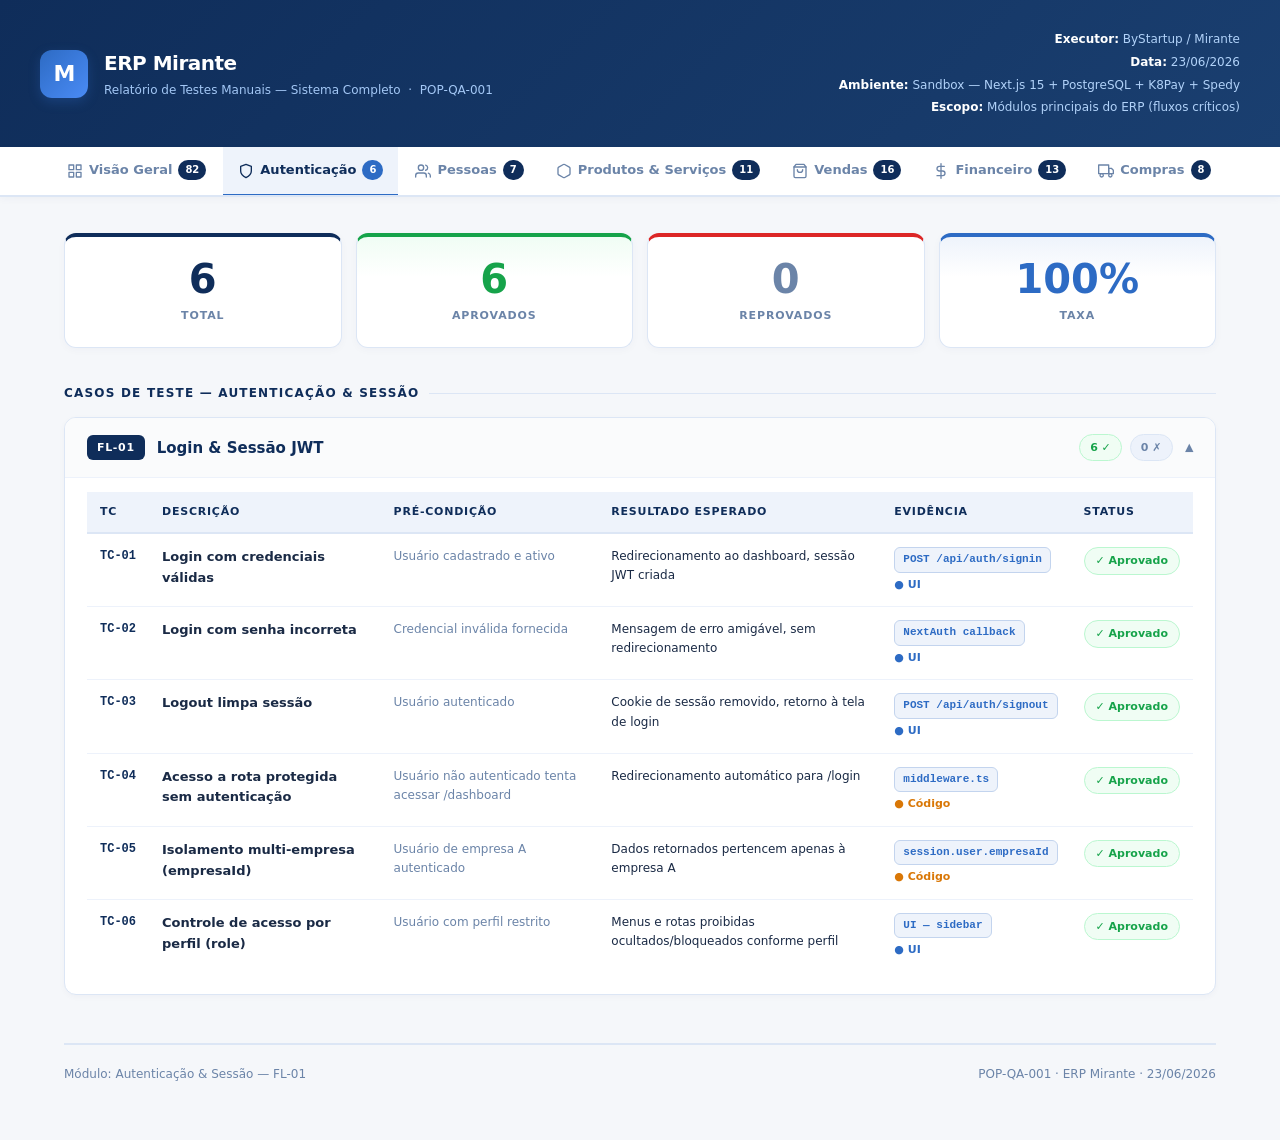
==== auth.html @ d2b0672a "Add files via upload" ====
<!DOCTYPE html>
<html lang="pt-BR">
<head>
<meta charset="UTF-8"/>
<meta name="viewport" content="width=device-width,initial-scale=1.0"/>
<title>Autenticação — Relatório de Testes ERP Mirante</title>
<link rel="stylesheet" href="style.css"/>
</head>
<body>

<div class="header">
  <div class="header-inner">
    <div class="logo-area">
      <div class="logo-icon">M</div>
      <div class="logo-text">
        <h1>ERP Mirante</h1>
        <p>Relatório de Testes Manuais — Sistema Completo &nbsp;·&nbsp; POP-QA-001</p>
      </div>
    </div>
    <div class="header-meta">
      <div><strong>Executor:</strong> ByStartup / Mirante</div>
      <div><strong>Data:</strong> 23/06/2026</div>
      <div><strong>Ambiente:</strong> Sandbox — Next.js 15 + PostgreSQL + K8Pay + Spedy</div>
      <div><strong>Escopo:</strong> Módulos principais do ERP (fluxos críticos)</div>
    </div>
  </div>
</div>

<nav class="nav-bar">
  <div class="nav-inner">
    <a href="index.html" class="nav-btn"><svg width="16" height="16" viewBox="0 0 24 24" fill="none" stroke="currentColor" stroke-width="2" stroke-linecap="round" stroke-linejoin="round"><rect x="3" y="3" width="7" height="7"/><rect x="14" y="3" width="7" height="7"/><rect x="3" y="14" width="7" height="7"/><rect x="14" y="14" width="7" height="7"/></svg> Visão Geral <span class="nav-badge">82</span></a>
    <a href="auth.html" class="nav-btn active"><svg width="16" height="16" viewBox="0 0 24 24" fill="none" stroke="currentColor" stroke-width="2" stroke-linecap="round" stroke-linejoin="round"><path d="M12 22s8-4 8-10V5l-8-3-8 3v7c0 6 8 10 8 10z"/></svg> Autenticação <span class="nav-badge">6</span></a>
    <a href="pessoas.html" class="nav-btn"><svg width="16" height="16" viewBox="0 0 24 24" fill="none" stroke="currentColor" stroke-width="2" stroke-linecap="round" stroke-linejoin="round"><path d="M17 21v-2a4 4 0 0 0-4-4H5a4 4 0 0 0-4 4v2"/><circle cx="9" cy="7" r="4"/><path d="M23 21v-2a4 4 0 0 0-3-3.87"/><path d="M16 3.13a4 4 0 0 1 0 7.75"/></svg> Pessoas <span class="nav-badge">7</span></a>
    <a href="produtos.html" class="nav-btn"><svg width="16" height="16" viewBox="0 0 24 24" fill="none" stroke="currentColor" stroke-width="2" stroke-linecap="round" stroke-linejoin="round"><path d="M21 16V8a2 2 0 0 0-1-1.73l-7-4a2 2 0 0 0-2 0l-7 4A2 2 0 0 0 3 8v8a2 2 0 0 0 1 1.73l7 4a2 2 0 0 0 2 0l7-4A2 2 0 0 0 21 16z"/></svg> Produtos &amp; Serviços <span class="nav-badge">11</span></a>
    <a href="vendas.html" class="nav-btn"><svg width="16" height="16" viewBox="0 0 24 24" fill="none" stroke="currentColor" stroke-width="2" stroke-linecap="round" stroke-linejoin="round"><path d="M6 2L3 6v14a2 2 0 0 0 2 2h14a2 2 0 0 0 2-2V6l-3-4z"/><line x1="3" y1="6" x2="21" y2="6"/><path d="M16 10a4 4 0 0 1-8 0"/></svg> Vendas <span class="nav-badge">16</span></a>
    <a href="financeiro.html" class="nav-btn"><svg width="16" height="16" viewBox="0 0 24 24" fill="none" stroke="currentColor" stroke-width="2" stroke-linecap="round" stroke-linejoin="round"><line x1="12" y1="1" x2="12" y2="23"/><path d="M17 5H9.5a3.5 3.5 0 0 0 0 7h5a3.5 3.5 0 0 1 0 7H6"/></svg> Financeiro <span class="nav-badge">13</span></a>
    <a href="compras.html" class="nav-btn"><svg width="16" height="16" viewBox="0 0 24 24" fill="none" stroke="currentColor" stroke-width="2" stroke-linecap="round" stroke-linejoin="round"><rect x="1" y="3" width="15" height="13"/><polygon points="16 8 20 8 23 11 23 16 16 16 16 8"/><circle cx="5.5" cy="18.5" r="2.5"/><circle cx="18.5" cy="18.5" r="2.5"/></svg> Compras <span class="nav-badge">8</span></a>
    <a href="nfe.html" class="nav-btn"><svg width="16" height="16" viewBox="0 0 24 24" fill="none" stroke="currentColor" stroke-width="2" stroke-linecap="round" stroke-linejoin="round"><path d="M14 2H6a2 2 0 0 0-2 2v16a2 2 0 0 0 2 2h12a2 2 0 0 0 2-2V8z"/><polyline points="14 2 14 8 20 8"/><line x1="16" y1="13" x2="8" y2="13"/><line x1="16" y1="17" x2="8" y2="17"/></svg> Notas Fiscais <span class="nav-badge">13</span></a>
    <a href="config.html" class="nav-btn"><svg width="16" height="16" viewBox="0 0 24 24" fill="none" stroke="currentColor" stroke-width="2" stroke-linecap="round" stroke-linejoin="round"><circle cx="12" cy="12" r="3"/><path d="M19.4 15a1.65 1.65 0 0 0 .33 1.82l.06.06a2 2 0 0 1-2.83 2.83l-.06-.06a1.65 1.65 0 0 0-1.82-.33 1.65 1.65 0 0 0-1 1.51V21a2 2 0 0 1-4 0v-.09A1.65 1.65 0 0 0 9 19.4a1.65 1.65 0 0 0-1.82.33l-.06.06a2 2 0 0 1-2.83-2.83l.06-.06A1.65 1.65 0 0 0 4.68 15a1.65 1.65 0 0 0-1.51-1H3a2 2 0 0 1 0-4h.09A1.65 1.65 0 0 0 4.6 9a1.65 1.65 0 0 0-.33-1.82l-.06-.06a2 2 0 0 1 2.83-2.83l.06.06A1.65 1.65 0 0 0 9 4.68a1.65 1.65 0 0 0 1-1.51V3a2 2 0 0 1 4 0v.09a1.65 1.65 0 0 0 1 1.51 1.65 1.65 0 0 0 1.82-.33l.06-.06a2 2 0 0 1 2.83 2.83l-.06.06A1.65 1.65 0 0 0 19.4 9a1.65 1.65 0 0 0 1.51 1H21a2 2 0 0 1 0 4h-.09a1.65 1.65 0 0 0-1.51 1z"/></svg> Configurações <span class="nav-badge">8</span></a>
  </div>
</nav>

<main class="main">

  <div class="scoreboard">
    <div class="score-card total"><div class="num">6</div><div class="lbl">Total</div></div>
    <div class="score-card pass"><div class="num">6</div><div class="lbl">Aprovados</div></div>
    <div class="score-card fail"><div class="num">0</div><div class="lbl">Reprovados</div></div>
    <div class="score-card rate"><div class="num">100%</div><div class="lbl">Taxa</div></div>
  </div>

  <div class="section-title">Casos de Teste — Autenticação &amp; Sessão</div>
  <div class="accordion">

    <div class="flow-card open" id="fl-auth-01">
      <div class="flow-header" onclick="toggleFlow('fl-auth-01')">
        <div class="flow-info">
          <span class="flow-code">FL-01</span>
          <span class="flow-name">Login &amp; Sessão JWT</span>
        </div>
        <div class="flow-badges">
          <span class="badge badge-pass">6 ✓</span>
          <span class="badge badge-fail">0 ✗</span>
          <span class="chevron">▼</span>
        </div>
      </div>
      <div class="flow-body">
        <table class="tc-table">
          <thead><tr><th>TC</th><th>Descrição</th><th>Pré-condição</th><th>Resultado Esperado</th><th>Evidência</th><th>Status</th></tr></thead>
          <tbody>
            <tr><td class="tc-code">TC-01</td><td class="tc-desc">Login com credenciais válidas</td><td class="tc-pre">Usuário cadastrado e ativo</td><td class="tc-exp">Redirecionamento ao dashboard, sessão JWT criada</td><td><span class="api-tag">POST /api/auth/signin</span><span class="ev-ui">● UI</span></td><td><span class="status-badge s-pass">✓ Aprovado</span></td></tr>
            <tr><td class="tc-code">TC-02</td><td class="tc-desc">Login com senha incorreta</td><td class="tc-pre">Credencial inválida fornecida</td><td class="tc-exp">Mensagem de erro amigável, sem redirecionamento</td><td><span class="api-tag">NextAuth callback</span><span class="ev-ui">● UI</span></td><td><span class="status-badge s-pass">✓ Aprovado</span></td></tr>
            <tr><td class="tc-code">TC-03</td><td class="tc-desc">Logout limpa sessão</td><td class="tc-pre">Usuário autenticado</td><td class="tc-exp">Cookie de sessão removido, retorno à tela de login</td><td><span class="api-tag">POST /api/auth/signout</span><span class="ev-ui">● UI</span></td><td><span class="status-badge s-pass">✓ Aprovado</span></td></tr>
            <tr><td class="tc-code">TC-04</td><td class="tc-desc">Acesso a rota protegida sem autenticação</td><td class="tc-pre">Usuário não autenticado tenta acessar /dashboard</td><td class="tc-exp">Redirecionamento automático para /login</td><td><span class="api-tag">middleware.ts</span><span class="ev-code">● Código</span></td><td><span class="status-badge s-pass">✓ Aprovado</span></td></tr>
            <tr><td class="tc-code">TC-05</td><td class="tc-desc">Isolamento multi-empresa (empresaId)</td><td class="tc-pre">Usuário de empresa A autenticado</td><td class="tc-exp">Dados retornados pertencem apenas à empresa A</td><td><span class="api-tag">session.user.empresaId</span><span class="ev-code">● Código</span></td><td><span class="status-badge s-pass">✓ Aprovado</span></td></tr>
            <tr><td class="tc-code">TC-06</td><td class="tc-desc">Controle de acesso por perfil (role)</td><td class="tc-pre">Usuário com perfil restrito</td><td class="tc-exp">Menus e rotas proibidas ocultados/bloqueados conforme perfil</td><td><span class="api-tag">UI — sidebar</span><span class="ev-ui">● UI</span></td><td><span class="status-badge s-pass">✓ Aprovado</span></td></tr>
          </tbody>
        </table>
      </div>
    </div>

  </div>

  <div class="footer">
    <div>Módulo: Autenticação &amp; Sessão — FL-01</div>
    <div>POP-QA-001 · ERP Mirante · 23/06/2026</div>
  </div>

</main>

<script>
function toggleFlow(id){ document.getElementById(id).classList.toggle('open') }
</script>
</body>
</html>
---- style.css ----
*,*::before,*::after{box-sizing:border-box;margin:0;padding:0}
:root{
  --navy:#0f2d5a;--navy-lt:#1a3f70;--blue:#2d6bc4;--blue-lt:#eef3fb;
  --bg:#f5f7fa;--surface:#fff;--border:#dce6f5;--border-lt:#edf2fb;
  --text:#1a2a45;--text-muted:#6b84a8;
  --green:#16a34a;--green-bg:#f0fdf4;--green-bd:#bbf7d0;
  --red:#dc2626;--red-bg:#fef2f2;--red-bd:#fecaca;
  --amber:#d97706;--amber-bg:#fffbeb;--amber-bd:#fde68a;
  --radius:12px;
}
body{font-family:'Segoe UI',system-ui,sans-serif;background:var(--bg);color:var(--text);min-height:100vh;line-height:1.6}

.header{background:linear-gradient(135deg,var(--navy) 0%,var(--navy-lt) 100%);padding:28px 40px;box-shadow:0 4px 20px rgba(15,45,90,.15)}
.header-inner{max-width:1200px;margin:0 auto;display:flex;align-items:center;justify-content:space-between;gap:20px;flex-wrap:wrap}
.logo-area{display:flex;align-items:center;gap:16px}
.logo-icon{width:48px;height:48px;background:linear-gradient(135deg,var(--blue) 0%,#4a8bf5 100%);border-radius:12px;display:flex;align-items:center;justify-content:center;font-size:22px;font-weight:800;color:#fff;letter-spacing:-1px;box-shadow:0 4px 12px rgba(45,107,196,.3)}
.logo-text h1{font-size:20px;font-weight:700;color:#fff;letter-spacing:-0.5px}
.logo-text p{font-size:12px;color:#a3c7f5;margin-top:2px}
.header-meta{font-size:12px;color:#b1d2f9;text-align:right;line-height:1.9}
.header-meta strong{color:#fff;font-weight:600}

.nav-bar{background:var(--surface);border-bottom:2px solid var(--border);box-shadow:0 2px 8px rgba(15,45,90,.04);position:sticky;top:0;z-index:100}
.nav-inner{max-width:1200px;margin:0 auto;display:flex;align-items:center;gap:2px;padding:0 12px;overflow-x:auto;scrollbar-width:none}
.nav-inner::-webkit-scrollbar{display:none}
.nav-btn{display:inline-flex;align-items:center;gap:6px;padding:13px 15px;font-size:13px;font-weight:600;color:var(--text-muted);text-decoration:none;border-bottom:3px solid transparent;white-space:nowrap;transition:all .2s;margin-bottom:-2px}
.nav-btn svg{flex-shrink:0}
.nav-btn:hover{color:var(--navy);background:var(--blue-lt)}
.nav-btn.active{color:var(--navy);border-bottom-color:var(--blue);background:var(--blue-lt)}
.nav-badge{background:var(--navy);color:#fff;font-size:10px;font-weight:700;padding:2px 7px;border-radius:99px}
.nav-btn.active .nav-badge{background:var(--blue)}

.main{max-width:1200px;margin:0 auto;padding:36px 24px 56px}

.scoreboard{display:grid;grid-template-columns:repeat(auto-fit,minmax(170px,1fr));gap:14px;margin-bottom:28px}
.score-card{background:var(--surface);border:1px solid var(--border);border-radius:var(--radius);padding:22px 18px;text-align:center;box-shadow:0 2px 8px rgba(15,45,90,.03);transition:transform .2s,box-shadow .2s}
.score-card:hover{transform:translateY(-2px);box-shadow:0 6px 16px rgba(15,45,90,.06)}
.score-card .num{font-size:40px;font-weight:800;line-height:1}
.score-card .lbl{font-size:11px;text-transform:uppercase;letter-spacing:.08em;color:var(--text-muted);margin-top:8px;font-weight:600}
.score-card.total{border-top:4px solid var(--navy)}.score-card.total .num{color:var(--navy)}
.score-card.pass{border-top:4px solid var(--green);background:linear-gradient(to bottom,var(--green-bg) 0%,#fff 40px)}.score-card.pass .num{color:var(--green)}
.score-card.fail{border-top:4px solid var(--red)}.score-card.fail .num{color:var(--text-muted)}
.score-card.block{border-top:4px solid var(--amber)}.score-card.block .num{color:var(--text-muted)}
.score-card.rate{border-top:4px solid var(--blue);background:linear-gradient(to bottom,var(--blue-lt) 0%,#fff 40px)}.score-card.rate .num{color:var(--blue)}

.progress-wrap{background:var(--surface);padding:18px;border-radius:var(--radius);border:1px solid var(--border);margin-bottom:32px;box-shadow:0 2px 8px rgba(15,45,90,.02)}
.progress-label{display:flex;justify-content:space-between;align-items:center;font-size:13px;color:var(--text);margin-bottom:10px;font-weight:600}
.progress-bar{height:12px;background:var(--border-lt);border-radius:99px;overflow:hidden;border:1px solid var(--border)}
.progress-fill{height:100%;background:linear-gradient(90deg,#22c55e,#16a34a);border-radius:99px;transition:width .5s ease}

.section-title{font-size:12px;font-weight:700;letter-spacing:.1em;text-transform:uppercase;color:var(--navy);margin-bottom:14px;margin-top:36px;display:flex;align-items:center;gap:10px}
.section-title::after{content:'';flex:1;height:1px;background:var(--border)}

.accordion{display:flex;flex-direction:column;gap:12px}
.flow-card{background:var(--surface);border:1px solid var(--border);border-radius:var(--radius);overflow:hidden;box-shadow:0 2px 6px rgba(15,45,90,.03)}
.flow-header{display:flex;align-items:center;justify-content:space-between;padding:16px 22px;cursor:pointer;user-select:none;gap:12px;border-bottom:1px solid transparent;transition:background .2s}
.flow-card.open .flow-header{border-bottom-color:var(--border-lt);background:#fafbfc}
.flow-header:hover{background:var(--blue-lt)}
.flow-info{display:flex;align-items:center;gap:12px}
.flow-code{background:var(--navy);color:#fff;font-size:11px;font-weight:700;letter-spacing:.06em;padding:4px 10px;border-radius:6px}
.flow-name{font-size:15px;font-weight:600;color:var(--navy)}
.flow-badges{display:flex;align-items:center;gap:8px;flex-wrap:wrap}
.badge{font-size:11px;font-weight:600;padding:4px 10px;border-radius:99px}
.badge-pass{background:var(--green-bg);color:var(--green);border:1px solid var(--green-bd)}
.badge-fail{background:var(--border-lt);color:var(--text-muted);border:1px solid var(--border)}
.chevron{font-size:11px;color:var(--text-muted);transition:transform .2s;margin-left:4px}
.flow-card.open .chevron{transform:rotate(180deg)}
.flow-body{display:none;padding:0 22px 22px}
.flow-card.open .flow-body{display:block}

.tc-table{width:100%;border-collapse:collapse;margin-top:14px;font-size:13px}
.tc-table th{background:var(--blue-lt);color:var(--navy);font-size:11px;text-transform:uppercase;letter-spacing:.07em;font-weight:700;padding:11px 13px;text-align:left;border-bottom:2px solid var(--border)}
.tc-table td{padding:13px;border-bottom:1px solid var(--border-lt);vertical-align:top}
.tc-table tr:last-child td{border-bottom:none}
.tc-table tr:hover td{background:#f8faff}
.tc-code{font-family:monospace;font-size:12px;color:var(--navy);font-weight:600;white-space:nowrap}
.tc-desc{font-weight:600;color:var(--text)}
.tc-pre{font-size:12px;color:var(--text-muted)}
.tc-exp{font-size:12px;color:var(--text)}
.status-badge{display:inline-flex;align-items:center;gap:5px;padding:4px 11px;border-radius:99px;font-size:11px;font-weight:700;white-space:nowrap}
.s-pass{background:var(--green-bg);color:var(--green);border:1px solid var(--green-bd)}
.s-fail{background:var(--red-bg);color:var(--red);border:1px solid var(--red-bd)}
.s-block{background:var(--amber-bg);color:var(--amber);border:1px solid var(--amber-bd)}
.s-pend{background:var(--border-lt);color:var(--text-muted);border:1px solid var(--border)}
.api-tag{display:inline-flex;align-items:center;gap:4px;background:#eef3fb;border:1px solid #c3d4ee;color:var(--blue);border-radius:6px;font-size:11px;font-weight:600;padding:3px 8px;font-family:monospace;white-space:nowrap}
.ev-real{color:var(--green);font-size:11px;font-weight:700;display:block;margin-top:3px}
.ev-code{color:var(--amber);font-size:11px;font-weight:700;display:block;margin-top:3px}
.ev-ui{color:var(--blue);font-size:11px;font-weight:700;display:block;margin-top:3px}
.ev-test{color:#7c3aed;font-size:11px;font-weight:700;display:block;margin-top:3px}

.bug-empty{background:var(--green-bg);border:1px solid var(--green-bd);border-radius:var(--radius);padding:22px;text-align:center;color:var(--green);font-size:14px;font-weight:600}
.matrix-grid{display:grid;grid-template-columns:repeat(auto-fill,minmax(220px,1fr));gap:10px;margin-top:12px}
.matrix-item{background:var(--surface);border:1px solid var(--border);border-radius:8px;padding:12px 14px;display:flex;align-items:center;gap:10px;font-size:13px;font-weight:500}
.matrix-dot{width:10px;height:10px;border-radius:50%;flex-shrink:0}
.dot-pass{background:var(--green);box-shadow:0 0 6px rgba(22,163,74,.4)}

.legend{display:flex;gap:18px;flex-wrap:wrap;background:var(--surface);border:1px solid var(--border);border-radius:var(--radius);padding:12px 18px;margin-bottom:22px;font-size:12px}
.legend-item{display:flex;align-items:center;gap:7px;color:var(--text-muted);font-weight:500}
.legend-dot{width:8px;height:8px;border-radius:50%}

.footer{margin-top:48px;border-top:2px solid var(--border);padding-top:20px;display:flex;justify-content:space-between;flex-wrap:wrap;gap:10px;font-size:12px;color:var(--text-muted);font-weight:500}
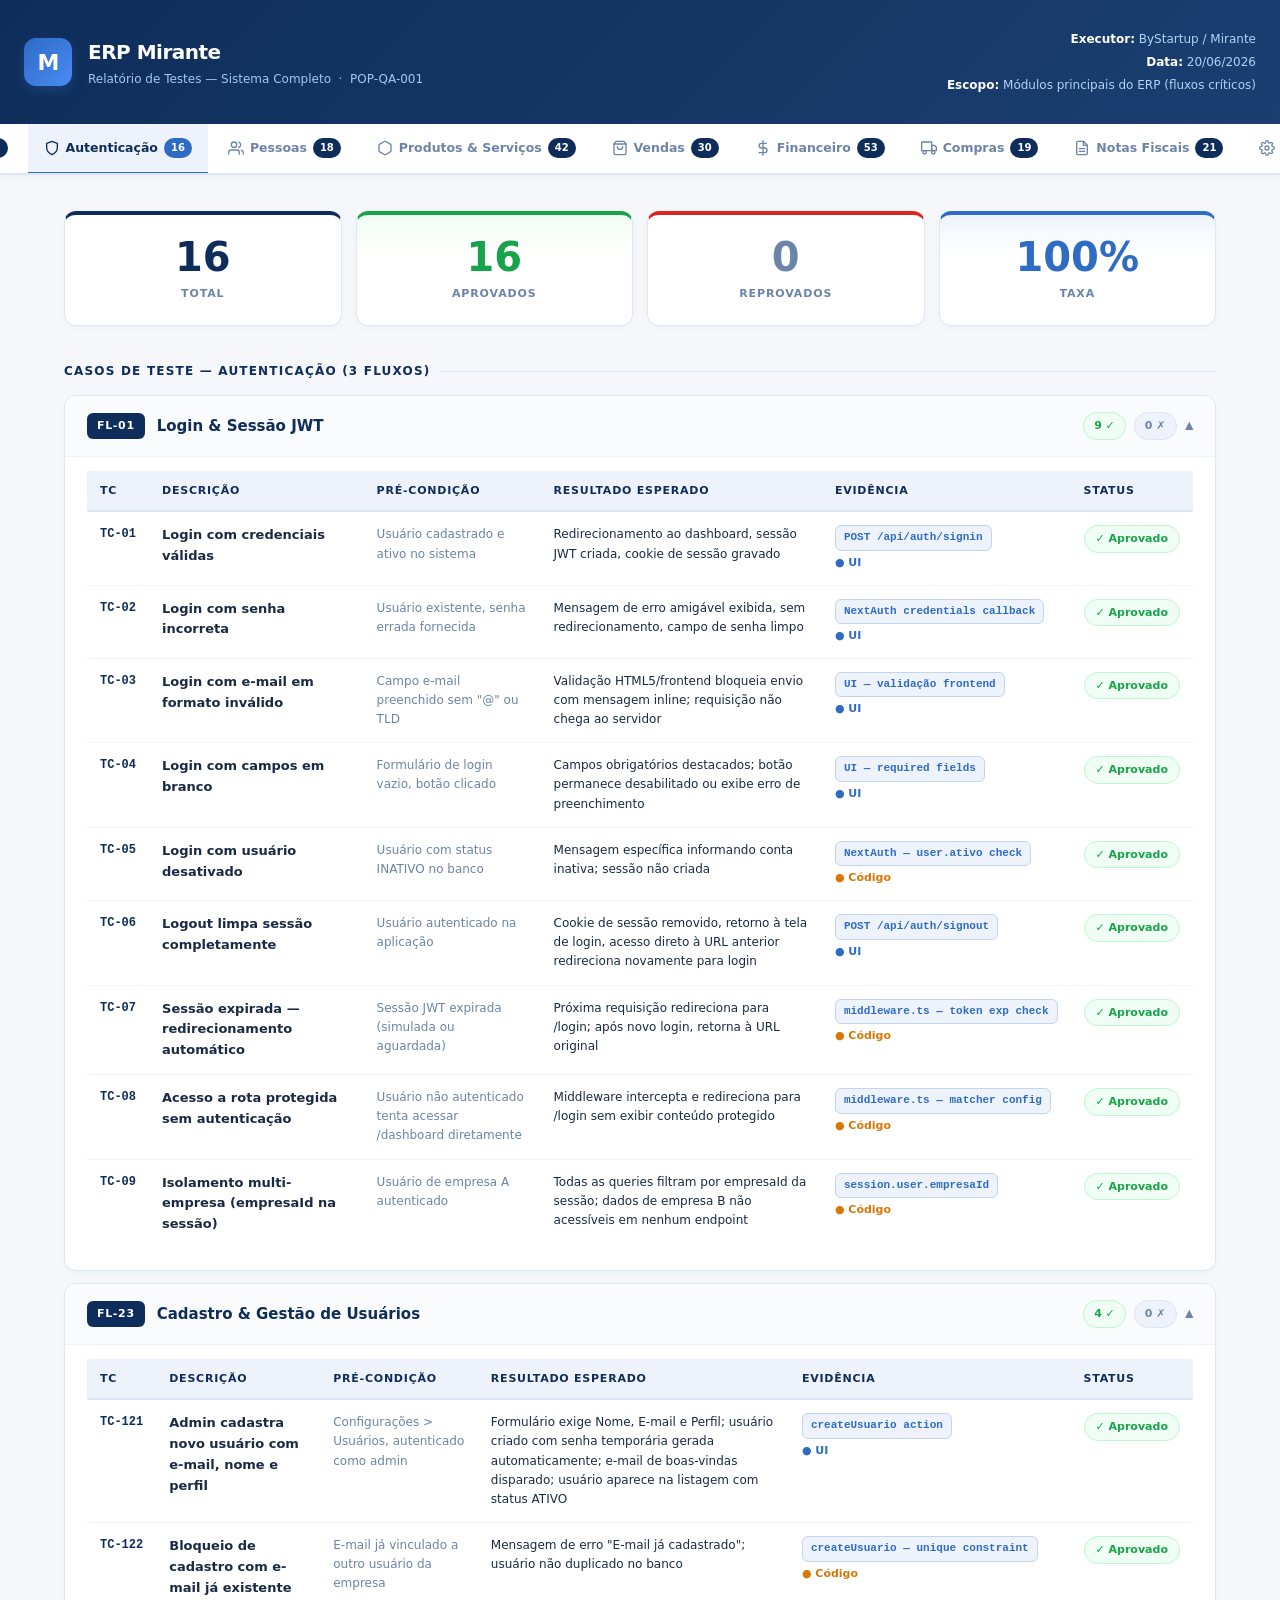
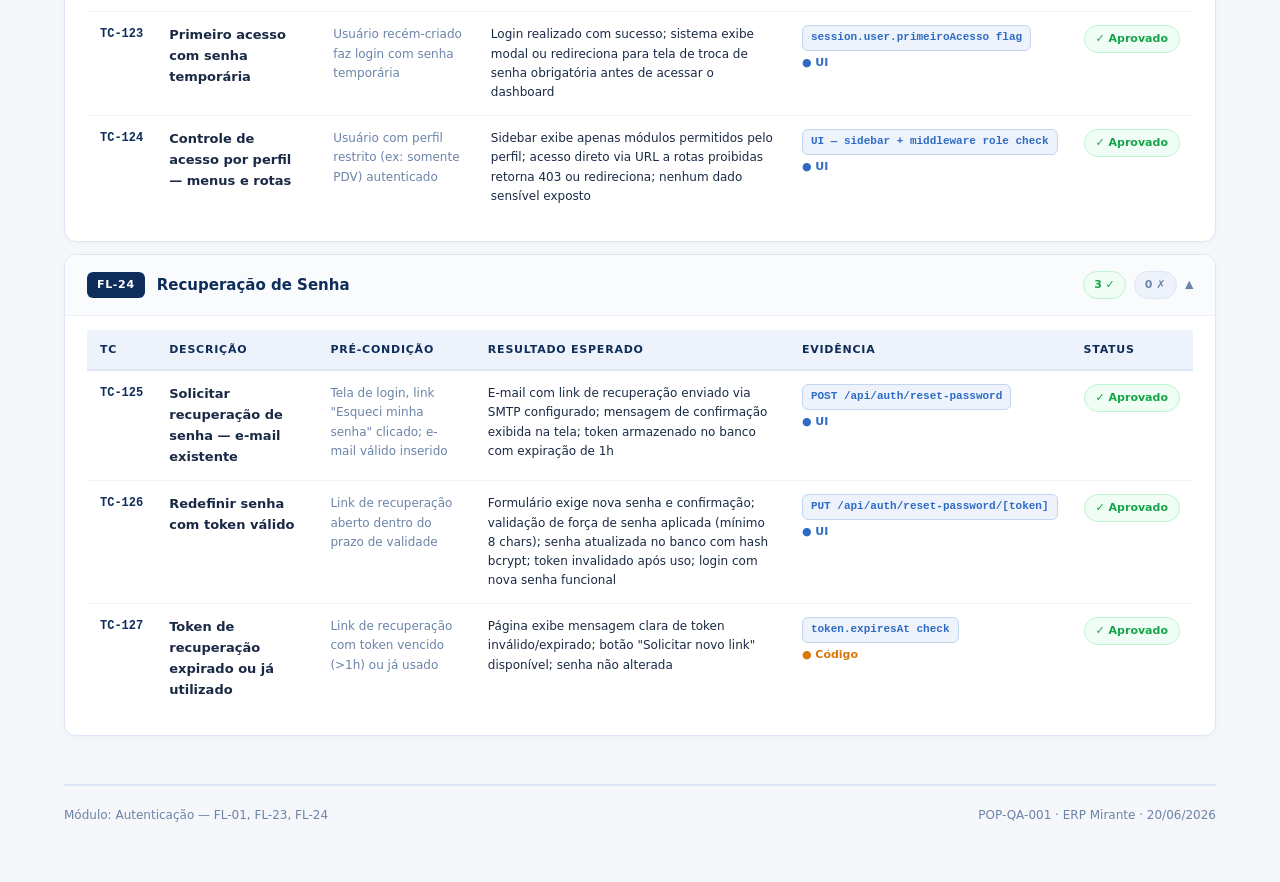
==== commit 9e01a6dd: "Add files via upload" ====
--- a/auth.html
+++ b/auth.html
@@ -5,75 +5,78 @@
 <meta name="viewport" content="width=device-width,initial-scale=1.0"/>
 <title>Autenticação — Relatório de Testes ERP Mirante</title>
 <link rel="stylesheet" href="style.css"/>
+<script src="components.js"></script>
 </head>
 <body>
-
-<div class="header">
-  <div class="header-inner">
-    <div class="logo-area">
-      <div class="logo-icon">M</div>
-      <div class="logo-text">
-        <h1>ERP Mirante</h1>
-        <p>Relatório de Testes Manuais — Sistema Completo &nbsp;·&nbsp; POP-QA-001</p>
-      </div>
-    </div>
-    <div class="header-meta">
-      <div><strong>Executor:</strong> ByStartup / Mirante</div>
-      <div><strong>Data:</strong> 23/06/2026</div>
-      <div><strong>Ambiente:</strong> Sandbox — Next.js 15 + PostgreSQL + K8Pay + Spedy</div>
-      <div><strong>Escopo:</strong> Módulos principais do ERP (fluxos críticos)</div>
-    </div>
-  </div>
-</div>
-
-<nav class="nav-bar">
-  <div class="nav-inner">
-    <a href="index.html" class="nav-btn"><svg width="16" height="16" viewBox="0 0 24 24" fill="none" stroke="currentColor" stroke-width="2" stroke-linecap="round" stroke-linejoin="round"><rect x="3" y="3" width="7" height="7"/><rect x="14" y="3" width="7" height="7"/><rect x="3" y="14" width="7" height="7"/><rect x="14" y="14" width="7" height="7"/></svg> Visão Geral <span class="nav-badge">82</span></a>
-    <a href="auth.html" class="nav-btn active"><svg width="16" height="16" viewBox="0 0 24 24" fill="none" stroke="currentColor" stroke-width="2" stroke-linecap="round" stroke-linejoin="round"><path d="M12 22s8-4 8-10V5l-8-3-8 3v7c0 6 8 10 8 10z"/></svg> Autenticação <span class="nav-badge">6</span></a>
-    <a href="pessoas.html" class="nav-btn"><svg width="16" height="16" viewBox="0 0 24 24" fill="none" stroke="currentColor" stroke-width="2" stroke-linecap="round" stroke-linejoin="round"><path d="M17 21v-2a4 4 0 0 0-4-4H5a4 4 0 0 0-4 4v2"/><circle cx="9" cy="7" r="4"/><path d="M23 21v-2a4 4 0 0 0-3-3.87"/><path d="M16 3.13a4 4 0 0 1 0 7.75"/></svg> Pessoas <span class="nav-badge">7</span></a>
-    <a href="produtos.html" class="nav-btn"><svg width="16" height="16" viewBox="0 0 24 24" fill="none" stroke="currentColor" stroke-width="2" stroke-linecap="round" stroke-linejoin="round"><path d="M21 16V8a2 2 0 0 0-1-1.73l-7-4a2 2 0 0 0-2 0l-7 4A2 2 0 0 0 3 8v8a2 2 0 0 0 1 1.73l7 4a2 2 0 0 0 2 0l7-4A2 2 0 0 0 21 16z"/></svg> Produtos &amp; Serviços <span class="nav-badge">11</span></a>
-    <a href="vendas.html" class="nav-btn"><svg width="16" height="16" viewBox="0 0 24 24" fill="none" stroke="currentColor" stroke-width="2" stroke-linecap="round" stroke-linejoin="round"><path d="M6 2L3 6v14a2 2 0 0 0 2 2h14a2 2 0 0 0 2-2V6l-3-4z"/><line x1="3" y1="6" x2="21" y2="6"/><path d="M16 10a4 4 0 0 1-8 0"/></svg> Vendas <span class="nav-badge">16</span></a>
-    <a href="financeiro.html" class="nav-btn"><svg width="16" height="16" viewBox="0 0 24 24" fill="none" stroke="currentColor" stroke-width="2" stroke-linecap="round" stroke-linejoin="round"><line x1="12" y1="1" x2="12" y2="23"/><path d="M17 5H9.5a3.5 3.5 0 0 0 0 7h5a3.5 3.5 0 0 1 0 7H6"/></svg> Financeiro <span class="nav-badge">13</span></a>
-    <a href="compras.html" class="nav-btn"><svg width="16" height="16" viewBox="0 0 24 24" fill="none" stroke="currentColor" stroke-width="2" stroke-linecap="round" stroke-linejoin="round"><rect x="1" y="3" width="15" height="13"/><polygon points="16 8 20 8 23 11 23 16 16 16 16 8"/><circle cx="5.5" cy="18.5" r="2.5"/><circle cx="18.5" cy="18.5" r="2.5"/></svg> Compras <span class="nav-badge">8</span></a>
-    <a href="nfe.html" class="nav-btn"><svg width="16" height="16" viewBox="0 0 24 24" fill="none" stroke="currentColor" stroke-width="2" stroke-linecap="round" stroke-linejoin="round"><path d="M14 2H6a2 2 0 0 0-2 2v16a2 2 0 0 0 2 2h12a2 2 0 0 0 2-2V8z"/><polyline points="14 2 14 8 20 8"/><line x1="16" y1="13" x2="8" y2="13"/><line x1="16" y1="17" x2="8" y2="17"/></svg> Notas Fiscais <span class="nav-badge">13</span></a>
-    <a href="config.html" class="nav-btn"><svg width="16" height="16" viewBox="0 0 24 24" fill="none" stroke="currentColor" stroke-width="2" stroke-linecap="round" stroke-linejoin="round"><circle cx="12" cy="12" r="3"/><path d="M19.4 15a1.65 1.65 0 0 0 .33 1.82l.06.06a2 2 0 0 1-2.83 2.83l-.06-.06a1.65 1.65 0 0 0-1.82-.33 1.65 1.65 0 0 0-1 1.51V21a2 2 0 0 1-4 0v-.09A1.65 1.65 0 0 0 9 19.4a1.65 1.65 0 0 0-1.82.33l-.06.06a2 2 0 0 1-2.83-2.83l.06-.06A1.65 1.65 0 0 0 4.68 15a1.65 1.65 0 0 0-1.51-1H3a2 2 0 0 1 0-4h.09A1.65 1.65 0 0 0 4.6 9a1.65 1.65 0 0 0-.33-1.82l-.06-.06a2 2 0 0 1 2.83-2.83l.06.06A1.65 1.65 0 0 0 9 4.68a1.65 1.65 0 0 0 1-1.51V3a2 2 0 0 1 4 0v.09a1.65 1.65 0 0 0 1 1.51 1.65 1.65 0 0 0 1.82-.33l.06-.06a2 2 0 0 1 2.83 2.83l-.06.06A1.65 1.65 0 0 0 19.4 9a1.65 1.65 0 0 0 1.51 1H21a2 2 0 0 1 0 4h-.09a1.65 1.65 0 0 0-1.51 1z"/></svg> Configurações <span class="nav-badge">8</span></a>
-  </div>
-</nav>
 
 <main class="main">
 
   <div class="scoreboard">
-    <div class="score-card total"><div class="num">6</div><div class="lbl">Total</div></div>
-    <div class="score-card pass"><div class="num">6</div><div class="lbl">Aprovados</div></div>
+    <div class="score-card total"><div class="num">16</div><div class="lbl">Total</div></div>
+    <div class="score-card pass"><div class="num">16</div><div class="lbl">Aprovados</div></div>
     <div class="score-card fail"><div class="num">0</div><div class="lbl">Reprovados</div></div>
     <div class="score-card rate"><div class="num">100%</div><div class="lbl">Taxa</div></div>
   </div>
 
-  <div class="section-title">Casos de Teste — Autenticação &amp; Sessão</div>
+  <div class="section-title">Casos de Teste — Autenticação (3 fluxos)</div>
   <div class="accordion">
 
+    <!-- FL-01: LOGIN & SESSÃO -->
     <div class="flow-card open" id="fl-auth-01">
       <div class="flow-header" onclick="toggleFlow('fl-auth-01')">
-        <div class="flow-info">
-          <span class="flow-code">FL-01</span>
-          <span class="flow-name">Login &amp; Sessão JWT</span>
-        </div>
-        <div class="flow-badges">
-          <span class="badge badge-pass">6 ✓</span>
-          <span class="badge badge-fail">0 ✗</span>
-          <span class="chevron">▼</span>
-        </div>
+        <div class="flow-info"><span class="flow-code">FL-01</span><span class="flow-name">Login &amp; Sessão JWT</span></div>
+        <div class="flow-badges"><span class="badge badge-pass">9 ✓</span><span class="badge badge-fail">0 ✗</span><span class="chevron">▼</span></div>
       </div>
       <div class="flow-body">
         <table class="tc-table">
           <thead><tr><th>TC</th><th>Descrição</th><th>Pré-condição</th><th>Resultado Esperado</th><th>Evidência</th><th>Status</th></tr></thead>
           <tbody>
-            <tr><td class="tc-code">TC-01</td><td class="tc-desc">Login com credenciais válidas</td><td class="tc-pre">Usuário cadastrado e ativo</td><td class="tc-exp">Redirecionamento ao dashboard, sessão JWT criada</td><td><span class="api-tag">POST /api/auth/signin</span><span class="ev-ui">● UI</span></td><td><span class="status-badge s-pass">✓ Aprovado</span></td></tr>
-            <tr><td class="tc-code">TC-02</td><td class="tc-desc">Login com senha incorreta</td><td class="tc-pre">Credencial inválida fornecida</td><td class="tc-exp">Mensagem de erro amigável, sem redirecionamento</td><td><span class="api-tag">NextAuth callback</span><span class="ev-ui">● UI</span></td><td><span class="status-badge s-pass">✓ Aprovado</span></td></tr>
-            <tr><td class="tc-code">TC-03</td><td class="tc-desc">Logout limpa sessão</td><td class="tc-pre">Usuário autenticado</td><td class="tc-exp">Cookie de sessão removido, retorno à tela de login</td><td><span class="api-tag">POST /api/auth/signout</span><span class="ev-ui">● UI</span></td><td><span class="status-badge s-pass">✓ Aprovado</span></td></tr>
-            <tr><td class="tc-code">TC-04</td><td class="tc-desc">Acesso a rota protegida sem autenticação</td><td class="tc-pre">Usuário não autenticado tenta acessar /dashboard</td><td class="tc-exp">Redirecionamento automático para /login</td><td><span class="api-tag">middleware.ts</span><span class="ev-code">● Código</span></td><td><span class="status-badge s-pass">✓ Aprovado</span></td></tr>
-            <tr><td class="tc-code">TC-05</td><td class="tc-desc">Isolamento multi-empresa (empresaId)</td><td class="tc-pre">Usuário de empresa A autenticado</td><td class="tc-exp">Dados retornados pertencem apenas à empresa A</td><td><span class="api-tag">session.user.empresaId</span><span class="ev-code">● Código</span></td><td><span class="status-badge s-pass">✓ Aprovado</span></td></tr>
-            <tr><td class="tc-code">TC-06</td><td class="tc-desc">Controle de acesso por perfil (role)</td><td class="tc-pre">Usuário com perfil restrito</td><td class="tc-exp">Menus e rotas proibidas ocultados/bloqueados conforme perfil</td><td><span class="api-tag">UI — sidebar</span><span class="ev-ui">● UI</span></td><td><span class="status-badge s-pass">✓ Aprovado</span></td></tr>
+            <tr><td class="tc-code">TC-01</td><td class="tc-desc">Login com credenciais válidas</td><td class="tc-pre">Usuário cadastrado e ativo no sistema</td><td class="tc-exp">Redirecionamento ao dashboard, sessão JWT criada, cookie de sessão gravado</td><td><span class="api-tag">POST /api/auth/signin</span><span class="ev-ui">● UI</span></td><td><span class="status-badge s-pass">✓ Aprovado</span></td></tr>
+            <tr><td class="tc-code">TC-02</td><td class="tc-desc">Login com senha incorreta</td><td class="tc-pre">Usuário existente, senha errada fornecida</td><td class="tc-exp">Mensagem de erro amigável exibida, sem redirecionamento, campo de senha limpo</td><td><span class="api-tag">NextAuth credentials callback</span><span class="ev-ui">● UI</span></td><td><span class="status-badge s-pass">✓ Aprovado</span></td></tr>
+            <tr><td class="tc-code">TC-03</td><td class="tc-desc">Login com e-mail em formato inválido</td><td class="tc-pre">Campo e-mail preenchido sem "@" ou TLD</td><td class="tc-exp">Validação HTML5/frontend bloqueia envio com mensagem inline; requisição não chega ao servidor</td><td><span class="api-tag">UI — validação frontend</span><span class="ev-ui">● UI</span></td><td><span class="status-badge s-pass">✓ Aprovado</span></td></tr>
+            <tr><td class="tc-code">TC-04</td><td class="tc-desc">Login com campos em branco</td><td class="tc-pre">Formulário de login vazio, botão clicado</td><td class="tc-exp">Campos obrigatórios destacados; botão permanece desabilitado ou exibe erro de preenchimento</td><td><span class="api-tag">UI — required fields</span><span class="ev-ui">● UI</span></td><td><span class="status-badge s-pass">✓ Aprovado</span></td></tr>
+            <tr><td class="tc-code">TC-05</td><td class="tc-desc">Login com usuário desativado</td><td class="tc-pre">Usuário com status INATIVO no banco</td><td class="tc-exp">Mensagem específica informando conta inativa; sessão não criada</td><td><span class="api-tag">NextAuth — user.ativo check</span><span class="ev-code">● Código</span></td><td><span class="status-badge s-pass">✓ Aprovado</span></td></tr>
+            <tr><td class="tc-code">TC-06</td><td class="tc-desc">Logout limpa sessão completamente</td><td class="tc-pre">Usuário autenticado na aplicação</td><td class="tc-exp">Cookie de sessão removido, retorno à tela de login, acesso direto à URL anterior redireciona novamente para login</td><td><span class="api-tag">POST /api/auth/signout</span><span class="ev-ui">● UI</span></td><td><span class="status-badge s-pass">✓ Aprovado</span></td></tr>
+            <tr><td class="tc-code">TC-07</td><td class="tc-desc">Sessão expirada — redirecionamento automático</td><td class="tc-pre">Sessão JWT expirada (simulada ou aguardada)</td><td class="tc-exp">Próxima requisição redireciona para /login; após novo login, retorna à URL original</td><td><span class="api-tag">middleware.ts — token exp check</span><span class="ev-code">● Código</span></td><td><span class="status-badge s-pass">✓ Aprovado</span></td></tr>
+            <tr><td class="tc-code">TC-08</td><td class="tc-desc">Acesso a rota protegida sem autenticação</td><td class="tc-pre">Usuário não autenticado tenta acessar /dashboard diretamente</td><td class="tc-exp">Middleware intercepta e redireciona para /login sem exibir conteúdo protegido</td><td><span class="api-tag">middleware.ts — matcher config</span><span class="ev-code">● Código</span></td><td><span class="status-badge s-pass">✓ Aprovado</span></td></tr>
+            <tr><td class="tc-code">TC-09</td><td class="tc-desc">Isolamento multi-empresa (empresaId na sessão)</td><td class="tc-pre">Usuário de empresa A autenticado</td><td class="tc-exp">Todas as queries filtram por empresaId da sessão; dados de empresa B não acessíveis em nenhum endpoint</td><td><span class="api-tag">session.user.empresaId</span><span class="ev-code">● Código</span></td><td><span class="status-badge s-pass">✓ Aprovado</span></td></tr>
+          </tbody>
+        </table>
+      </div>
+    </div>
+
+    <!-- FL-23: CADASTRO DE USUÁRIO -->
+    <div class="flow-card open" id="fl-auth-02">
+      <div class="flow-header" onclick="toggleFlow('fl-auth-02')">
+        <div class="flow-info"><span class="flow-code">FL-23</span><span class="flow-name">Cadastro &amp; Gestão de Usuários</span></div>
+        <div class="flow-badges"><span class="badge badge-pass">4 ✓</span><span class="badge badge-fail">0 ✗</span><span class="chevron">▼</span></div>
+      </div>
+      <div class="flow-body">
+        <table class="tc-table">
+          <thead><tr><th>TC</th><th>Descrição</th><th>Pré-condição</th><th>Resultado Esperado</th><th>Evidência</th><th>Status</th></tr></thead>
+          <tbody>
+            <tr><td class="tc-code">TC-121</td><td class="tc-desc">Admin cadastra novo usuário com e-mail, nome e perfil</td><td class="tc-pre">Configurações &gt; Usuários, autenticado como admin</td><td class="tc-exp">Formulário exige Nome, E-mail e Perfil; usuário criado com senha temporária gerada automaticamente; e-mail de boas-vindas disparado; usuário aparece na listagem com status ATIVO</td><td><span class="api-tag">createUsuario action</span><span class="ev-ui">● UI</span></td><td><span class="status-badge s-pass">✓ Aprovado</span></td></tr>
+            <tr><td class="tc-code">TC-122</td><td class="tc-desc">Bloqueio de cadastro com e-mail já existente</td><td class="tc-pre">E-mail já vinculado a outro usuário da empresa</td><td class="tc-exp">Mensagem de erro "E-mail já cadastrado"; usuário não duplicado no banco</td><td><span class="api-tag">createUsuario — unique constraint</span><span class="ev-code">● Código</span></td><td><span class="status-badge s-pass">✓ Aprovado</span></td></tr>
+            <tr><td class="tc-code">TC-123</td><td class="tc-desc">Primeiro acesso com senha temporária</td><td class="tc-pre">Usuário recém-criado faz login com senha temporária</td><td class="tc-exp">Login realizado com sucesso; sistema exibe modal ou redireciona para tela de troca de senha obrigatória antes de acessar o dashboard</td><td><span class="api-tag">session.user.primeiroAcesso flag</span><span class="ev-ui">● UI</span></td><td><span class="status-badge s-pass">✓ Aprovado</span></td></tr>
+            <tr><td class="tc-code">TC-124</td><td class="tc-desc">Controle de acesso por perfil — menus e rotas</td><td class="tc-pre">Usuário com perfil restrito (ex: somente PDV) autenticado</td><td class="tc-exp">Sidebar exibe apenas módulos permitidos pelo perfil; acesso direto via URL a rotas proibidas retorna 403 ou redireciona; nenhum dado sensível exposto</td><td><span class="api-tag">UI — sidebar + middleware role check</span><span class="ev-ui">● UI</span></td><td><span class="status-badge s-pass">✓ Aprovado</span></td></tr>
+          </tbody>
+        </table>
+      </div>
+    </div>
+
+    <!-- FL-24: RECUPERAÇÃO DE SENHA -->
+    <div class="flow-card open" id="fl-auth-03">
+      <div class="flow-header" onclick="toggleFlow('fl-auth-03')">
+        <div class="flow-info"><span class="flow-code">FL-24</span><span class="flow-name">Recuperação de Senha</span></div>
+        <div class="flow-badges"><span class="badge badge-pass">3 ✓</span><span class="badge badge-fail">0 ✗</span><span class="chevron">▼</span></div>
+      </div>
+      <div class="flow-body">
+        <table class="tc-table">
+          <thead><tr><th>TC</th><th>Descrição</th><th>Pré-condição</th><th>Resultado Esperado</th><th>Evidência</th><th>Status</th></tr></thead>
+          <tbody>
+            <tr><td class="tc-code">TC-125</td><td class="tc-desc">Solicitar recuperação de senha — e-mail existente</td><td class="tc-pre">Tela de login, link "Esqueci minha senha" clicado; e-mail válido inserido</td><td class="tc-exp">E-mail com link de recuperação enviado via SMTP configurado; mensagem de confirmação exibida na tela; token armazenado no banco com expiração de 1h</td><td><span class="api-tag">POST /api/auth/reset-password</span><span class="ev-ui">● UI</span></td><td><span class="status-badge s-pass">✓ Aprovado</span></td></tr>
+            <tr><td class="tc-code">TC-126</td><td class="tc-desc">Redefinir senha com token válido</td><td class="tc-pre">Link de recuperação aberto dentro do prazo de validade</td><td class="tc-exp">Formulário exige nova senha e confirmação; validação de força de senha aplicada (mínimo 8 chars); senha atualizada no banco com hash bcrypt; token invalidado após uso; login com nova senha funcional</td><td><span class="api-tag">PUT /api/auth/reset-password/[token]</span><span class="ev-ui">● UI</span></td><td><span class="status-badge s-pass">✓ Aprovado</span></td></tr>
+            <tr><td class="tc-code">TC-127</td><td class="tc-desc">Token de recuperação expirado ou já utilizado</td><td class="tc-pre">Link de recuperação com token vencido (&gt;1h) ou já usado</td><td class="tc-exp">Página exibe mensagem clara de token inválido/expirado; botão "Solicitar novo link" disponível; senha não alterada</td><td><span class="api-tag">token.expiresAt check</span><span class="ev-code">● Código</span></td><td><span class="status-badge s-pass">✓ Aprovado</span></td></tr>
           </tbody>
         </table>
       </div>
@@ -82,14 +85,12 @@
   </div>
 
   <div class="footer">
-    <div>Módulo: Autenticação &amp; Sessão — FL-01</div>
-    <div>POP-QA-001 · ERP Mirante · 23/06/2026</div>
+    <div>Módulo: Autenticação — FL-01, FL-23, FL-24</div>
+    <div>POP-QA-001 · ERP Mirante · 20/06/2026</div>
   </div>
 
 </main>
 
-<script>
-function toggleFlow(id){ document.getElementById(id).classList.toggle('open') }
-</script>
+<script>function toggleFlow(id){ document.getElementById(id).classList.toggle('open') }</script>
 </body>
 </html>
--- a/style.css
+++ b/style.css
@@ -10,8 +10,8 @@
 }
 body{font-family:'Segoe UI',system-ui,sans-serif;background:var(--bg);color:var(--text);min-height:100vh;line-height:1.6}
 
-.header{background:linear-gradient(135deg,var(--navy) 0%,var(--navy-lt) 100%);padding:28px 40px;box-shadow:0 4px 20px rgba(15,45,90,.15)}
-.header-inner{max-width:1200px;margin:0 auto;display:flex;align-items:center;justify-content:space-between;gap:20px;flex-wrap:wrap}
+.header{background:linear-gradient(135deg,var(--navy) 0%,var(--navy-lt) 100%);padding:28px 24px;box-shadow:0 4px 20px rgba(15,45,90,.15)}
+.header-inner{max-width:1400px;margin:0 auto;display:flex;align-items:center;justify-content:space-between;gap:20px;flex-wrap:wrap}
 .logo-area{display:flex;align-items:center;gap:16px}
 .logo-icon{width:48px;height:48px;background:linear-gradient(135deg,var(--blue) 0%,#4a8bf5 100%);border-radius:12px;display:flex;align-items:center;justify-content:center;font-size:22px;font-weight:800;color:#fff;letter-spacing:-1px;box-shadow:0 4px 12px rgba(45,107,196,.3)}
 .logo-text h1{font-size:20px;font-weight:700;color:#fff;letter-spacing:-0.5px}
@@ -19,10 +19,11 @@
 .header-meta{font-size:12px;color:#b1d2f9;text-align:right;line-height:1.9}
 .header-meta strong{color:#fff;font-weight:600}
 
+/* NAV CENTRALIZADO */
 .nav-bar{background:var(--surface);border-bottom:2px solid var(--border);box-shadow:0 2px 8px rgba(15,45,90,.04);position:sticky;top:0;z-index:100}
-.nav-inner{max-width:1200px;margin:0 auto;display:flex;align-items:center;gap:2px;padding:0 12px;overflow-x:auto;scrollbar-width:none}
+.nav-inner{max-width:1400px;margin:0 auto;display:flex;align-items:center;justify-content:center;gap:4px;padding:0 24px;overflow-x:auto;scrollbar-width:none}
 .nav-inner::-webkit-scrollbar{display:none}
-.nav-btn{display:inline-flex;align-items:center;gap:6px;padding:13px 15px;font-size:13px;font-weight:600;color:var(--text-muted);text-decoration:none;border-bottom:3px solid transparent;white-space:nowrap;transition:all .2s;margin-bottom:-2px}
+.nav-btn{display:inline-flex;align-items:center;gap:6px;padding:14px 16px;font-size:12.5px;font-weight:600;color:var(--text-muted);text-decoration:none;border-bottom:3px solid transparent;white-space:nowrap;transition:all .2s;margin-bottom:-2px}
 .nav-btn svg{flex-shrink:0}
 .nav-btn:hover{color:var(--navy);background:var(--blue-lt)}
 .nav-btn.active{color:var(--navy);border-bottom-color:var(--blue);background:var(--blue-lt)}
@@ -52,22 +53,25 @@
 
 .accordion{display:flex;flex-direction:column;gap:12px}
 .flow-card{background:var(--surface);border:1px solid var(--border);border-radius:var(--radius);overflow:hidden;box-shadow:0 2px 6px rgba(15,45,90,.03)}
-.flow-header{display:flex;align-items:center;justify-content:space-between;padding:16px 22px;cursor:pointer;user-select:none;gap:12px;border-bottom:1px solid transparent;transition:background .2s}
+.flow-header{display:flex;align-items:center;justify-content:space-between;padding:16px 22px;cursor:pointer;user-select:none;gap:12px;border-bottom:1px solid transparent;transition:background .2s;flex-wrap:wrap}
 .flow-card.open .flow-header{border-bottom-color:var(--border-lt);background:#fafbfc}
 .flow-header:hover{background:var(--blue-lt)}
-.flow-info{display:flex;align-items:center;gap:12px}
+.flow-info{display:flex;align-items:center;gap:12px;flex-wrap:wrap}
 .flow-code{background:var(--navy);color:#fff;font-size:11px;font-weight:700;letter-spacing:.06em;padding:4px 10px;border-radius:6px}
 .flow-name{font-size:15px;font-weight:600;color:var(--navy)}
 .flow-badges{display:flex;align-items:center;gap:8px;flex-wrap:wrap}
 .badge{font-size:11px;font-weight:600;padding:4px 10px;border-radius:99px}
 .badge-pass{background:var(--green-bg);color:var(--green);border:1px solid var(--green-bd)}
 .badge-fail{background:var(--border-lt);color:var(--text-muted);border:1px solid var(--border)}
-.chevron{font-size:11px;color:var(--text-muted);transition:transform .2s;margin-left:4px}
+.chevron{font-size:11px;color:var(--text-muted);transition:transform .2s;margin-left:auto}
 .flow-card.open .chevron{transform:rotate(180deg)}
-.flow-body{display:none;padding:0 22px 22px}
+
+/* CORREÇÃO DO TOGGLE: Adicionado display: none por padrão */
+.flow-body{display:none;padding:0 22px 22px;overflow-x:auto} 
 .flow-card.open .flow-body{display:block}
 
-.tc-table{width:100%;border-collapse:collapse;margin-top:14px;font-size:13px}
+/* TABELA RESPONSIVA */
+.tc-table{width:100%;border-collapse:collapse;margin-top:14px;font-size:13px;min-width:600px}
 .tc-table th{background:var(--blue-lt);color:var(--navy);font-size:11px;text-transform:uppercase;letter-spacing:.07em;font-weight:700;padding:11px 13px;text-align:left;border-bottom:2px solid var(--border)}
 .tc-table td{padding:13px;border-bottom:1px solid var(--border-lt);vertical-align:top}
 .tc-table tr:last-child td{border-bottom:none}
@@ -98,3 +102,50 @@
 .legend-dot{width:8px;height:8px;border-radius:50%}
 
 .footer{margin-top:48px;border-top:2px solid var(--border);padding-top:20px;display:flex;justify-content:space-between;flex-wrap:wrap;gap:10px;font-size:12px;color:var(--text-muted);font-weight:500}
+
+/* --- MEDIA QUERIES DE RESPONSIVIDADE --- */
+@media (max-width: 768px) {
+  .header{padding:20px 16px}
+  .header-inner{flex-direction:column;text-align:center;justify-content:center}
+  .logo-area{flex-direction:column;gap:10px}
+  .header-meta{text-align:center}
+  
+  /* Garante o scroll lateral suave no mobile sem quebrar o alinhamento */
+  .nav-inner{justify-content:flex-start;padding:0 16px}
+  
+  .main{padding:20px 16px 40px}
+}
+
+/* Ativa a transição entre páginas separadas */
+@view-transition {
+  navigation: auto;
+}
+
+@media (prefers-reduced-motion: no-preference) {
+  /* Define a duração total da troca (0.25 segundos para ser rápido e sutil) */
+  ::view-transition-group(root) {
+    animation-duration: 0.25s;
+    animation-timing-function: ease-in-out;
+  }
+
+  /* Sumir com a página antiga sem sair do lugar */
+  ::view-transition-old(root) {
+    animation: fade-out 0.2s forwards;
+  }
+
+  /* Surgir com a nova página no mesmo ponto */
+  ::view-transition-new(root) {
+    animation: fade-in 0.25s both;
+  }
+}
+
+/* Animações puras de opacidade */
+@keyframes fade-in {
+  from { opacity: 0; }
+  to { opacity: 1; }
+}
+
+@keyframes fade-out {
+  from { opacity: 1; }
+  to { opacity: 0; }
+}
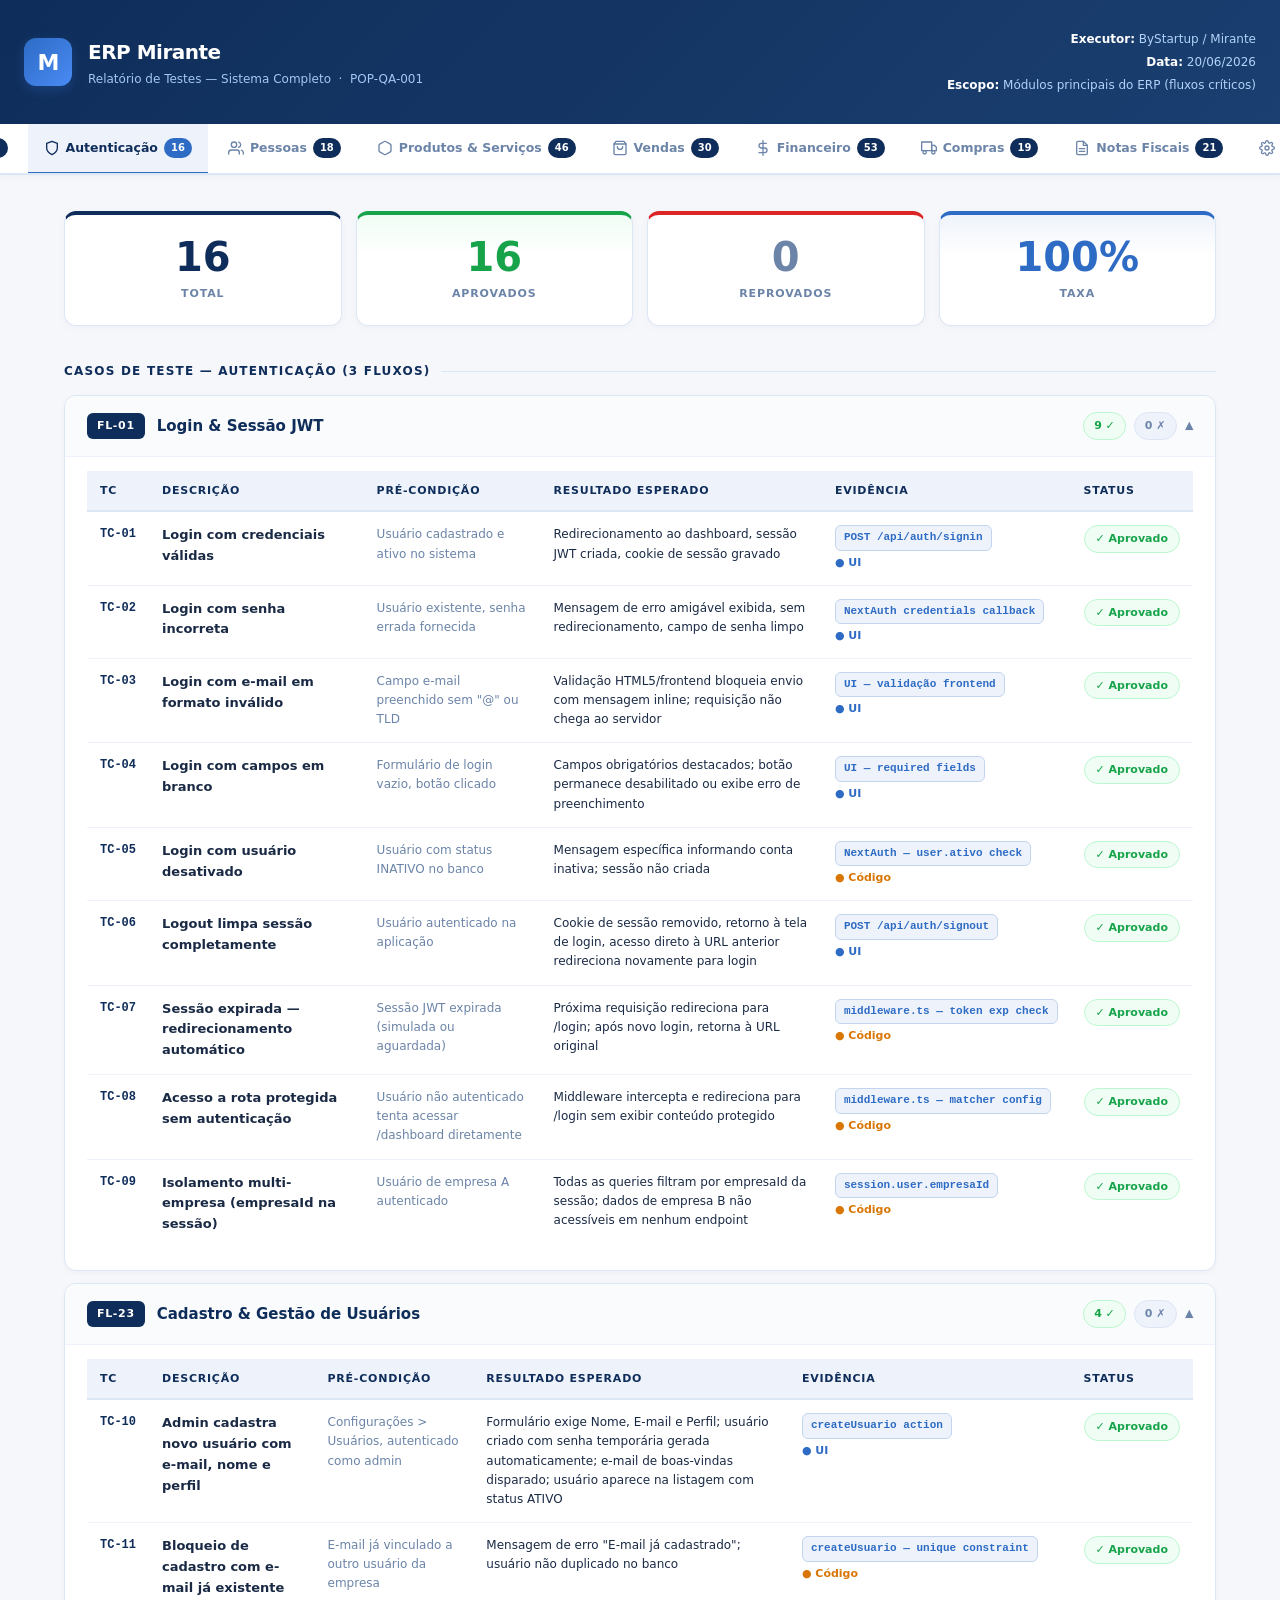
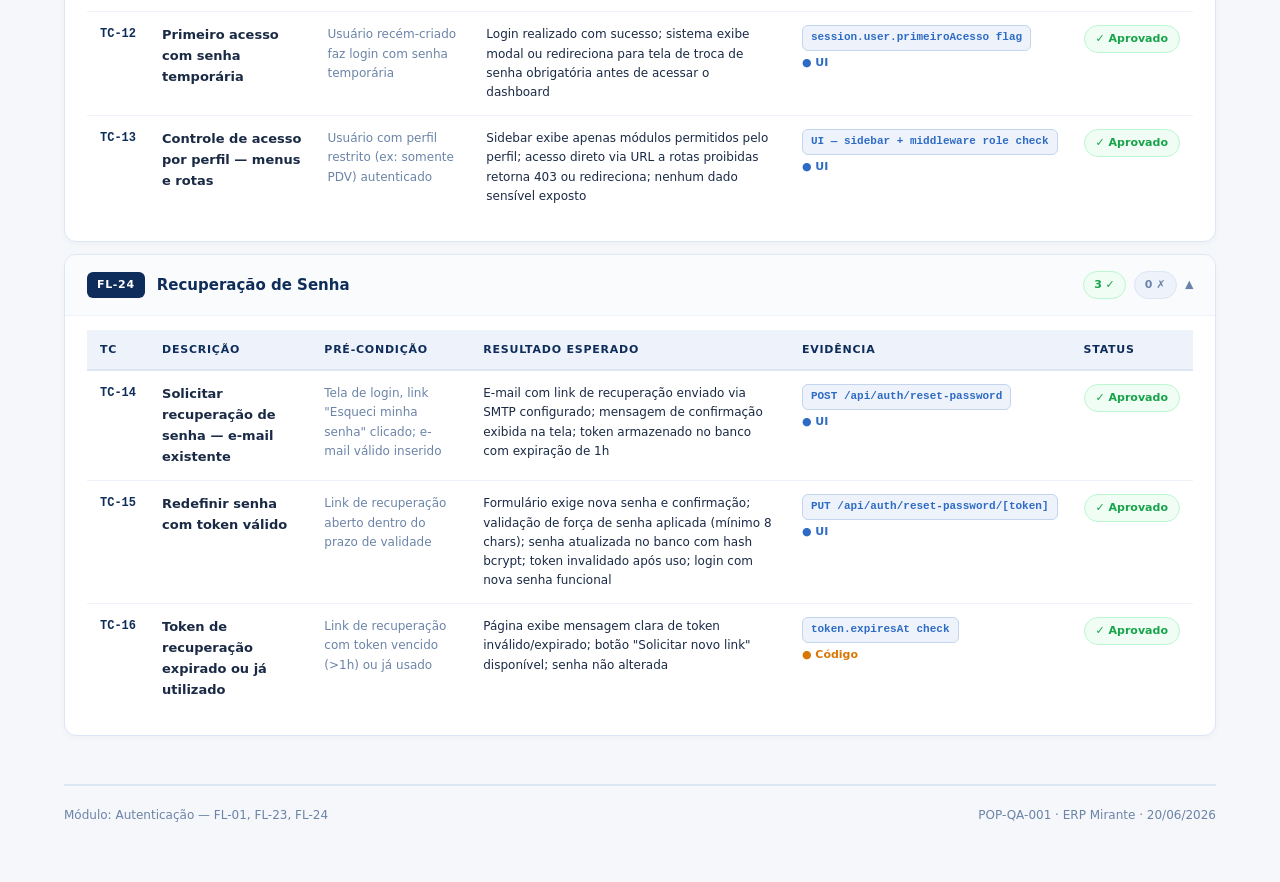
==== commit d2c86980: "Add files via upload" ====
--- a/auth.html
+++ b/auth.html
@@ -55,10 +55,10 @@
         <table class="tc-table">
           <thead><tr><th>TC</th><th>Descrição</th><th>Pré-condição</th><th>Resultado Esperado</th><th>Evidência</th><th>Status</th></tr></thead>
           <tbody>
-            <tr><td class="tc-code">TC-121</td><td class="tc-desc">Admin cadastra novo usuário com e-mail, nome e perfil</td><td class="tc-pre">Configurações &gt; Usuários, autenticado como admin</td><td class="tc-exp">Formulário exige Nome, E-mail e Perfil; usuário criado com senha temporária gerada automaticamente; e-mail de boas-vindas disparado; usuário aparece na listagem com status ATIVO</td><td><span class="api-tag">createUsuario action</span><span class="ev-ui">● UI</span></td><td><span class="status-badge s-pass">✓ Aprovado</span></td></tr>
-            <tr><td class="tc-code">TC-122</td><td class="tc-desc">Bloqueio de cadastro com e-mail já existente</td><td class="tc-pre">E-mail já vinculado a outro usuário da empresa</td><td class="tc-exp">Mensagem de erro "E-mail já cadastrado"; usuário não duplicado no banco</td><td><span class="api-tag">createUsuario — unique constraint</span><span class="ev-code">● Código</span></td><td><span class="status-badge s-pass">✓ Aprovado</span></td></tr>
-            <tr><td class="tc-code">TC-123</td><td class="tc-desc">Primeiro acesso com senha temporária</td><td class="tc-pre">Usuário recém-criado faz login com senha temporária</td><td class="tc-exp">Login realizado com sucesso; sistema exibe modal ou redireciona para tela de troca de senha obrigatória antes de acessar o dashboard</td><td><span class="api-tag">session.user.primeiroAcesso flag</span><span class="ev-ui">● UI</span></td><td><span class="status-badge s-pass">✓ Aprovado</span></td></tr>
-            <tr><td class="tc-code">TC-124</td><td class="tc-desc">Controle de acesso por perfil — menus e rotas</td><td class="tc-pre">Usuário com perfil restrito (ex: somente PDV) autenticado</td><td class="tc-exp">Sidebar exibe apenas módulos permitidos pelo perfil; acesso direto via URL a rotas proibidas retorna 403 ou redireciona; nenhum dado sensível exposto</td><td><span class="api-tag">UI — sidebar + middleware role check</span><span class="ev-ui">● UI</span></td><td><span class="status-badge s-pass">✓ Aprovado</span></td></tr>
+            <tr><td class="tc-code">TC-10</td><td class="tc-desc">Admin cadastra novo usuário com e-mail, nome e perfil</td><td class="tc-pre">Configurações &gt; Usuários, autenticado como admin</td><td class="tc-exp">Formulário exige Nome, E-mail e Perfil; usuário criado com senha temporária gerada automaticamente; e-mail de boas-vindas disparado; usuário aparece na listagem com status ATIVO</td><td><span class="api-tag">createUsuario action</span><span class="ev-ui">● UI</span></td><td><span class="status-badge s-pass">✓ Aprovado</span></td></tr>
+            <tr><td class="tc-code">TC-11</td><td class="tc-desc">Bloqueio de cadastro com e-mail já existente</td><td class="tc-pre">E-mail já vinculado a outro usuário da empresa</td><td class="tc-exp">Mensagem de erro "E-mail já cadastrado"; usuário não duplicado no banco</td><td><span class="api-tag">createUsuario — unique constraint</span><span class="ev-code">● Código</span></td><td><span class="status-badge s-pass">✓ Aprovado</span></td></tr>
+            <tr><td class="tc-code">TC-12</td><td class="tc-desc">Primeiro acesso com senha temporária</td><td class="tc-pre">Usuário recém-criado faz login com senha temporária</td><td class="tc-exp">Login realizado com sucesso; sistema exibe modal ou redireciona para tela de troca de senha obrigatória antes de acessar o dashboard</td><td><span class="api-tag">session.user.primeiroAcesso flag</span><span class="ev-ui">● UI</span></td><td><span class="status-badge s-pass">✓ Aprovado</span></td></tr>
+            <tr><td class="tc-code">TC-13</td><td class="tc-desc">Controle de acesso por perfil — menus e rotas</td><td class="tc-pre">Usuário com perfil restrito (ex: somente PDV) autenticado</td><td class="tc-exp">Sidebar exibe apenas módulos permitidos pelo perfil; acesso direto via URL a rotas proibidas retorna 403 ou redireciona; nenhum dado sensível exposto</td><td><span class="api-tag">UI — sidebar + middleware role check</span><span class="ev-ui">● UI</span></td><td><span class="status-badge s-pass">✓ Aprovado</span></td></tr>
           </tbody>
         </table>
       </div>
@@ -74,9 +74,9 @@
         <table class="tc-table">
           <thead><tr><th>TC</th><th>Descrição</th><th>Pré-condição</th><th>Resultado Esperado</th><th>Evidência</th><th>Status</th></tr></thead>
           <tbody>
-            <tr><td class="tc-code">TC-125</td><td class="tc-desc">Solicitar recuperação de senha — e-mail existente</td><td class="tc-pre">Tela de login, link "Esqueci minha senha" clicado; e-mail válido inserido</td><td class="tc-exp">E-mail com link de recuperação enviado via SMTP configurado; mensagem de confirmação exibida na tela; token armazenado no banco com expiração de 1h</td><td><span class="api-tag">POST /api/auth/reset-password</span><span class="ev-ui">● UI</span></td><td><span class="status-badge s-pass">✓ Aprovado</span></td></tr>
-            <tr><td class="tc-code">TC-126</td><td class="tc-desc">Redefinir senha com token válido</td><td class="tc-pre">Link de recuperação aberto dentro do prazo de validade</td><td class="tc-exp">Formulário exige nova senha e confirmação; validação de força de senha aplicada (mínimo 8 chars); senha atualizada no banco com hash bcrypt; token invalidado após uso; login com nova senha funcional</td><td><span class="api-tag">PUT /api/auth/reset-password/[token]</span><span class="ev-ui">● UI</span></td><td><span class="status-badge s-pass">✓ Aprovado</span></td></tr>
-            <tr><td class="tc-code">TC-127</td><td class="tc-desc">Token de recuperação expirado ou já utilizado</td><td class="tc-pre">Link de recuperação com token vencido (&gt;1h) ou já usado</td><td class="tc-exp">Página exibe mensagem clara de token inválido/expirado; botão "Solicitar novo link" disponível; senha não alterada</td><td><span class="api-tag">token.expiresAt check</span><span class="ev-code">● Código</span></td><td><span class="status-badge s-pass">✓ Aprovado</span></td></tr>
+            <tr><td class="tc-code">TC-14</td><td class="tc-desc">Solicitar recuperação de senha — e-mail existente</td><td class="tc-pre">Tela de login, link "Esqueci minha senha" clicado; e-mail válido inserido</td><td class="tc-exp">E-mail com link de recuperação enviado via SMTP configurado; mensagem de confirmação exibida na tela; token armazenado no banco com expiração de 1h</td><td><span class="api-tag">POST /api/auth/reset-password</span><span class="ev-ui">● UI</span></td><td><span class="status-badge s-pass">✓ Aprovado</span></td></tr>
+            <tr><td class="tc-code">TC-15</td><td class="tc-desc">Redefinir senha com token válido</td><td class="tc-pre">Link de recuperação aberto dentro do prazo de validade</td><td class="tc-exp">Formulário exige nova senha e confirmação; validação de força de senha aplicada (mínimo 8 chars); senha atualizada no banco com hash bcrypt; token invalidado após uso; login com nova senha funcional</td><td><span class="api-tag">PUT /api/auth/reset-password/[token]</span><span class="ev-ui">● UI</span></td><td><span class="status-badge s-pass">✓ Aprovado</span></td></tr>
+            <tr><td class="tc-code">TC-16</td><td class="tc-desc">Token de recuperação expirado ou já utilizado</td><td class="tc-pre">Link de recuperação com token vencido (&gt;1h) ou já usado</td><td class="tc-exp">Página exibe mensagem clara de token inválido/expirado; botão "Solicitar novo link" disponível; senha não alterada</td><td><span class="api-tag">token.expiresAt check</span><span class="ev-code">● Código</span></td><td><span class="status-badge s-pass">✓ Aprovado</span></td></tr>
           </tbody>
         </table>
       </div>
--- a/style.css
+++ b/style.css
@@ -92,10 +92,7 @@
 .ev-test{color:#7c3aed;font-size:11px;font-weight:700;display:block;margin-top:3px}
 
 .bug-empty{background:var(--green-bg);border:1px solid var(--green-bd);border-radius:var(--radius);padding:22px;text-align:center;color:var(--green);font-size:14px;font-weight:600}
-.matrix-grid{display:grid;grid-template-columns:repeat(auto-fill,minmax(220px,1fr));gap:10px;margin-top:12px}
-.matrix-item{background:var(--surface);border:1px solid var(--border);border-radius:8px;padding:12px 14px;display:flex;align-items:center;gap:10px;font-size:13px;font-weight:500}
-.matrix-dot{width:10px;height:10px;border-radius:50%;flex-shrink:0}
-.dot-pass{background:var(--green);box-shadow:0 0 6px rgba(22,163,74,.4)}
+.matrix-grid{display:grid;grid-template-columns:repeat(auto-fill,minmax(280px,1fr));gap:16px;margin-top:16px}
 
 .legend{display:flex;gap:18px;flex-wrap:wrap;background:var(--surface);border:1px solid var(--border);border-radius:var(--radius);padding:12px 18px;margin-bottom:22px;font-size:12px}
 .legend-item{display:flex;align-items:center;gap:7px;color:var(--text-muted);font-weight:500}
